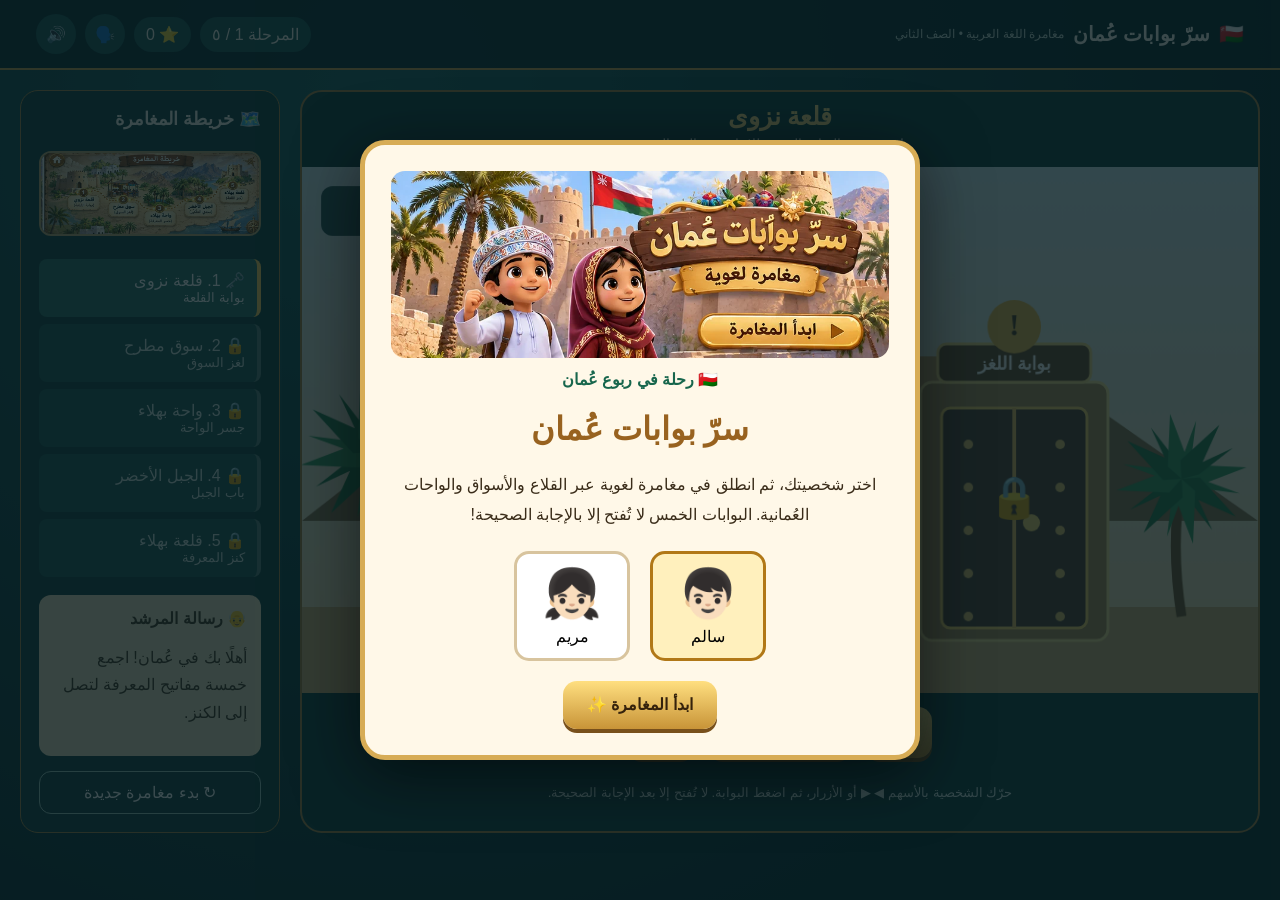
==== index.html @ a94373dc "Add game homepage for GitHub Pages" ====
<!doctype html>
<html lang="ar" dir="rtl">
<head>
<meta charset="utf-8">
<meta name="viewport" content="width=device-width,initial-scale=1">
<meta http-equiv="refresh" content="0;url=./oman-gates-game-enhanced/">
<title>سرّ بوابات عُمان</title>
</head>
<body><p><a href="./oman-gates-game-enhanced/">ابدأ مغامرة سرّ بوابات عُمان</a></p></body>
</html>
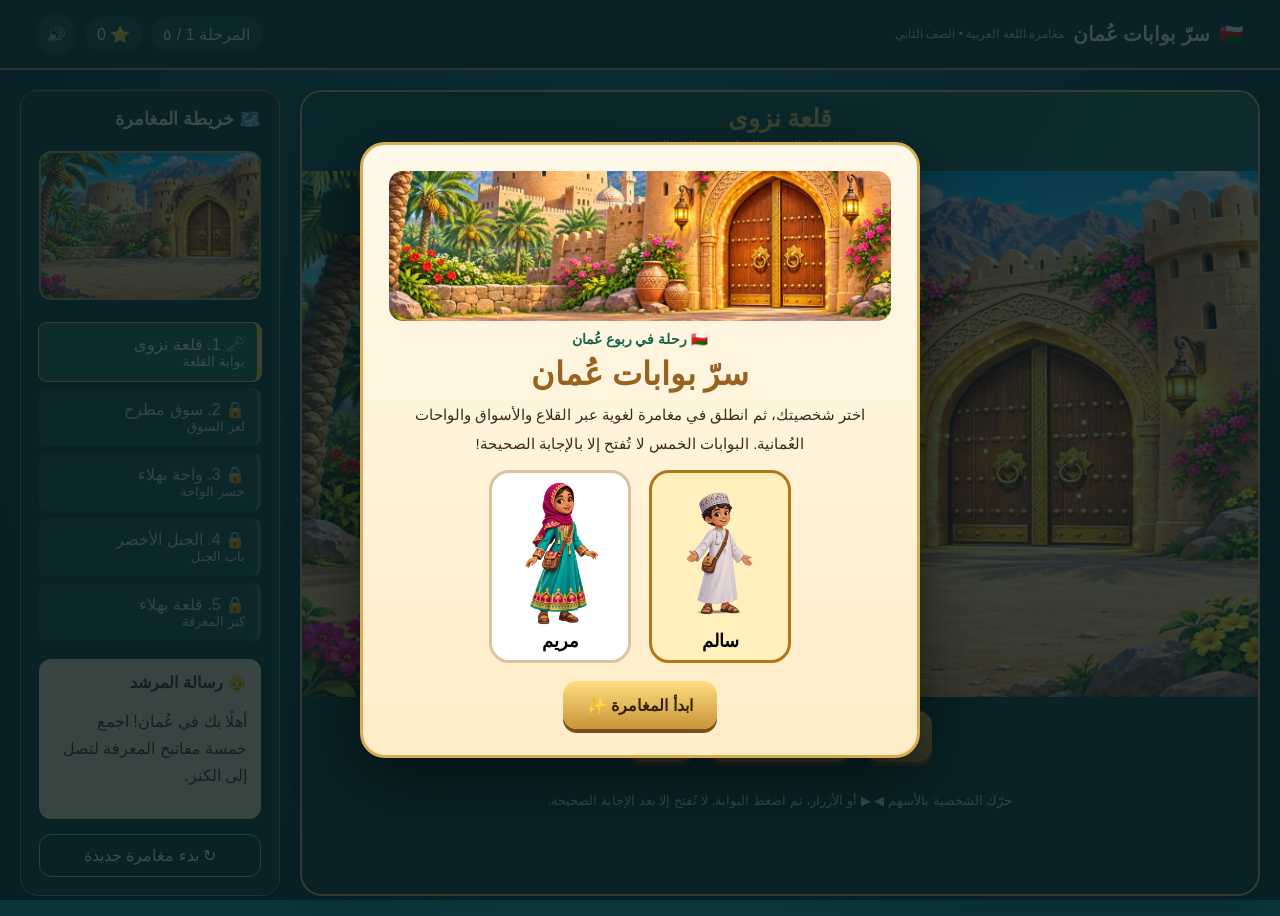
==== commit 9a380461: "Add cartoon Omani characters, illustrated worlds, corrected Arabic and applause" ====
--- a/index.html
+++ b/index.html
@@ -1,10 +1,53 @@
-<!doctype html>
-<html lang="ar" dir="rtl">
-<head>
-<meta charset="utf-8">
-<meta name="viewport" content="width=device-width,initial-scale=1">
-<meta http-equiv="refresh" content="0;url=./oman-gates-game-enhanced/">
-<title>سرّ بوابات عُمان</title>
-</head>
-<body><p><a href="./oman-gates-game-enhanced/">ابدأ مغامرة سرّ بوابات عُمان</a></p></body>
-</html>
+<!doctype html><html lang="ar" dir="rtl"><head><meta charset="utf-8"><meta name="viewport" content="width=device-width,initial-scale=1"><meta name="theme-color" content="#123e3c"><title>سر بوابات عُمان | الصف الثاني</title><style>:root{font-family:Tahoma,Arial,sans-serif;color:#f8f4e9;background:#092a2d}*{box-sizing:border-box}body{margin:0;background:radial-gradient(circle at 30% 10%,#1d6261,#092a2d 75%);min-height:100vh}button{font:inherit;cursor:pointer;touch-action:manipulation}button:focus-visible{outline:3px solid #f4c64c;outline-offset:3px}header{display:flex;justify-content:space-between;align-items:center;gap:12px;padding:14px clamp(12px,3vw,36px);background:#092527d9;border-bottom:2px solid #c99b46}.brand{display:flex;gap:9px;align-items:center;font-size:1.25rem}.brand small{display:block;font-size:.75rem;color:#c7d9d2}.stats{display:flex;align-items:center;gap:9px;flex-wrap:wrap}.stats span{background:#1b5551;padding:8px 12px;border-radius:20px}.stats button{background:#1b5551;color:white;border:0;border-radius:50%;width:40px;height:40px}main{display:grid;grid-template-columns:minmax(0,1fr) 260px;gap:20px;max-width:1400px;margin:auto;padding:20px}.game-wrap{background:#123e3c;border:2px solid #a88240;border-radius:22px;overflow:hidden;text-align:center}.scene-title{padding:10px}.scene-title h1{margin:0;color:#ffdc80;font-size:1.55rem}.scene-title p{margin:5px;font-size:.9rem}canvas{display:block;width:100%;height:auto;aspect-ratio:1000/550;background:#c5e9ec;cursor:pointer}.controls{display:flex;justify-content:center;gap:15px;padding:14px}.controls button,.primary{border:0;background:linear-gradient(#ffdf80,#c89438);color:#35220c;font-weight:bold;border-radius:14px;padding:12px 24px;box-shadow:0 4px #78501b;min-height:48px}.controls button:first-child,.controls button:last-child{font-size:1.4rem;min-width:66px}.hint{font-size:.83rem;color:#d4e4df;padding:0 10px 10px}.sidebar{background:#123e3c;border:1px solid #a88240;border-radius:18px;padding:18px;align-self:start}.sidebar h2{margin-top:0;font-size:1.1rem}.map-item{padding:12px;border-right:4px solid #577c75;margin:7px 0;background:#1d5550;border-radius:8px;color:#d2e1dc}.map-item.current{border-color:#ffce59;background:#2a6c62;color:#fff}.map-item.done{border-color:#7fd6a1}.guide{background:#eee1bc;color:#44321e;padding:14px;border-radius:12px;margin-top:18px}.guide p{line-height:1.7}.secondary{width:100%;margin-top:15px;background:transparent;color:white;border:1px solid #9ec5bb;border-radius:12px;padding:11px}.overlay{position:fixed;inset:0;background:#071b20c9;display:flex;align-items:center;justify-content:center;padding:16px;z-index:10}.hidden{display:none!important}.modal{background:#fff8e8;color:#3a2c19;border:5px solid #d7ac55;border-radius:25px;width:min(560px,100%);padding:26px;text-align:center;box-shadow:0 15px 65px #0008}.modal-top{display:flex;justify-content:space-between;color:#84602c;font-weight:bold}.modal-top button{border:0;background:transparent;font-size:1.4rem}.modal h2{font-size:clamp(1.4rem,4vw,2.2rem)}.answers{display:grid;gap:12px;margin:20px auto}.answers button{background:#fff;border:2px solid #b99c62;border-radius:14px;padding:16px;font-weight:bold;font-size:1.3rem;min-height:55px}.answers button:hover{background:#fff0c4}.answers button.correct{background:#b8ebbf;border-color:#2e8c4e}.answers button.wrong{background:#f8d2c9;border-color:#c74b40}#feedback{font-weight:bold;min-height:28px;margin:12px}.welcome h1{color:#98621f}.welcome p{line-height:1.9}.badge{color:#17664c;font-weight:bold}.avatars{display:flex;justify-content:center;gap:20px;margin:20px}.avatar{display:grid;gap:5px;background:#fff;border:3px solid #d8c49e;border-radius:15px;padding:12px 25px;font-size:3rem}.avatar span{font-size:1rem}.avatar.selected{border-color:#b17817;background:#fff0bd}@media(max-width:850px){main{grid-template-columns:1fr}.sidebar{order:2}.brand{font-size:1rem}header{flex-wrap:wrap}.stats span{font-size:.8rem}.modal{padding:17px}.controls{gap:7px}.controls button{padding:10px 12px}}
+
+.hero-art{display:block;width:100%;max-height:245px;object-fit:cover;border-radius:14px;margin-bottom:12px}.map-art{width:100%;border-radius:12px;margin:6px 0 12px;border:2px solid #bca16b}.modal.welcome{max-height:90vh;overflow:auto}.gate-sparkle{animation:gateGlow 1s ease-in-out infinite alternate}@keyframes gateGlow{from{filter:brightness(1)}to{filter:brightness(1.4)}}@media(max-width:600px){.hero-art{max-height:155px}.map-art{max-height:110px;object-fit:cover}}
+
+body{background:radial-gradient(ellipse at top,#237f79,#0b353b 80%)}header{background:#103e43}.game-wrap{box-shadow:0 12px 40px #001b2566;border:2px solid #e0b869}.scene-title{background:linear-gradient(120deg,#17565a,#286b62);padding:12px}.modal{border-width:3px}.avatar{font-size:1rem;padding:8px 18px;border-radius:20px;min-width:130px;transition:transform .2s}.avatar:hover{transform:translateY(-5px)}.avatar img{height:145px;width:100px;object-fit:contain}.avatars{margin:12px;gap:18px}.avatar span{font-size:1.1rem;font-weight:bold}.welcome{background:linear-gradient(#fff9eb,#ffedc8)}.welcome .hero-art{height:150px;object-fit:cover;object-position:center 55%;margin-bottom:10px}.welcome h1{margin:8px}.welcome p{margin:7px;font-size:.95rem}.primary{margin-top:6px}.map-item.current{box-shadow:0 0 0 1px #f6ce78}.controls button:active{transform:translateY(3px);box-shadow:none}#feedback{line-height:1.8}.hint{line-height:1.8}.badge{font-size:.85rem}@media(max-width:600px){.avatar img{height:110px;width:80px}.avatar{min-width:105px;padding:7px 12px}.welcome .hero-art{height:100px}.brand{flex-wrap:wrap}.brand small{width:100%}.sidebar{padding:12px}.map-item{display:inline-block;width:48%;font-size:.8rem;margin:4px .5%;padding:9px}.guide{margin-top:10px}.scene-title p{font-size:.8rem}main{padding:10px;gap:12px}.controls button{font-size:.9rem}.modal{padding:16px}.welcome p{font-size:.85rem}}@media(prefers-reduced-motion:reduce){*{animation:none!important;transition:none!important}}
+</style></head><body>
+<header><div class="brand">🇴🇲 <strong>سرّ بوابات عُمان</strong><small>مغامرة اللغة العربية • الصف الثاني</small></div><div class="stats"><span id="level">المرحلة ١ / ٥</span><span id="stars">⭐ ٠</span><button id="sound" aria-label="تشغيل أو إيقاف الصوت">🔊</button></div></header>
+<main><section class="game-wrap"><div class="scene-title"><h1 id="place">قلعة نزوى</h1><p id="mission">اقترب من البوابة الذهبية للإجابة عن السؤال</p></div><canvas id="world" width="1000" height="550" aria-label="مشهد لعبة عُمانية مع بوابة واضحة وشخصية قابلة للتحريك"></canvas><div class="controls"><button id="right" aria-label="تحرّك يمينًا">▶</button><button id="interact">🚪 افتح البوابة</button><button id="left" aria-label="تحرّك يسارًا">◀</button></div><p class="hint">حرّك الشخصية بالأسهم ◀ ▶ أو الأزرار، ثم اضغط البوابة. لا تُفتح إلا بعد الإجابة الصحيحة.</p></section><aside class="sidebar"><h2>🗺️ خريطة المغامرة</h2><img class="map-art" data-art="castle" alt="مشهد كرتوني من المغامرة"><div id="map"></div><div class="guide"><strong>👴 رسالة المرشد</strong><p id="guide">أهلًا بك في عُمان! اجمع خمسة مفاتيح المعرفة لتصل إلى الكنز.</p></div><button id="restart" class="secondary">↻ بدء مغامرة جديدة</button></aside></main>
+<div id="overlay" class="overlay hidden" role="dialog" aria-modal="true" aria-labelledby="questionTitle"><div class="modal"><div class="modal-top"><span>🔐 لغز البوابة</span><button id="close" aria-label="إغلاق">✕</button></div><h2 id="questionTitle"></h2><p id="instruction"></p><div id="answers" class="answers"></div><div id="feedback" role="status" aria-live="polite"></div><button id="next" class="primary hidden">تابع المغامرة ←</button></div></div>
+<div id="welcome" class="overlay"><div class="modal welcome"><img class="hero-art" data-art="castle" alt="قلعة عُمانية كرتونية وبوابة ذهبية"><div class="badge">🇴🇲 رحلة في ربوع عُمان</div><h1>سرّ بوابات عُمان</h1><p>اختر شخصيتك، ثم انطلق في مغامرة لغوية عبر القلاع والأسواق والواحات العُمانية. البوابات الخمس لا تُفتح إلا بالإجابة الصحيحة!</p><div class="avatars"><button class="avatar selected" data-avatar="boy"><img data-art="boy" alt="سالم بزيّه العُماني"><span>سالم</span></button><button class="avatar" data-avatar="girl"><img data-art="girl" alt="مريم بزيّها العُماني"><span>مريم</span></button></div><button id="start" class="primary">ابدأ المغامرة ✨</button></div></div>
+<script>const ART={"castle": "[data-uri]", "boy": "[data-uri]", "girl": "[data-uri]", "market": "[data-uri]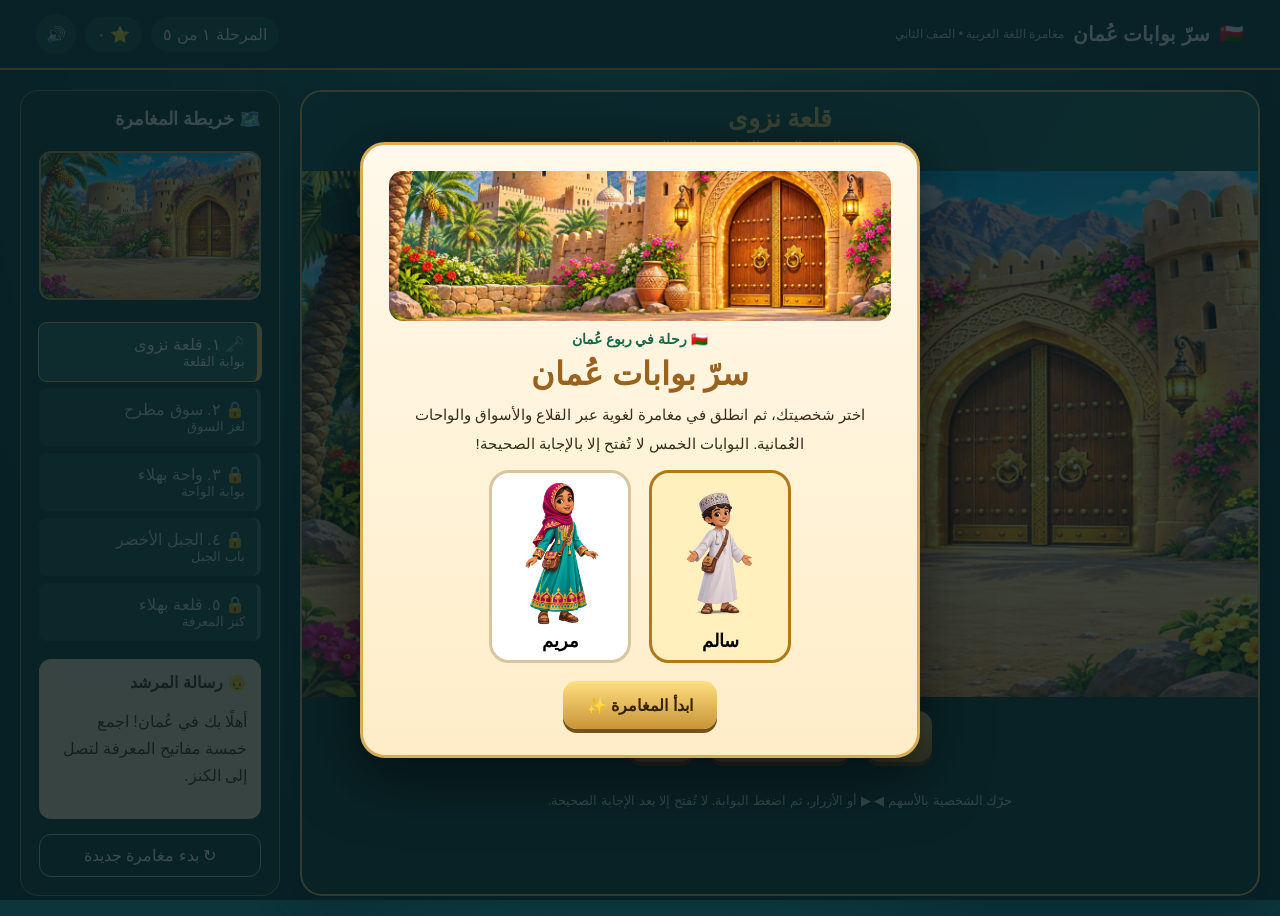
==== commit d313d247: "Clarify Arabic progress numbers and oasis instruction" ====
--- a/index.html
+++ b/index.html
@@ -4,7 +4,7 @@
 
 body{background:radial-gradient(ellipse at top,#237f79,#0b353b 80%)}header{background:#103e43}.game-wrap{box-shadow:0 12px 40px #001b2566;border:2px solid #e0b869}.scene-title{background:linear-gradient(120deg,#17565a,#286b62);padding:12px}.modal{border-width:3px}.avatar{font-size:1rem;padding:8px 18px;border-radius:20px;min-width:130px;transition:transform .2s}.avatar:hover{transform:translateY(-5px)}.avatar img{height:145px;width:100px;object-fit:contain}.avatars{margin:12px;gap:18px}.avatar span{font-size:1.1rem;font-weight:bold}.welcome{background:linear-gradient(#fff9eb,#ffedc8)}.welcome .hero-art{height:150px;object-fit:cover;object-position:center 55%;margin-bottom:10px}.welcome h1{margin:8px}.welcome p{margin:7px;font-size:.95rem}.primary{margin-top:6px}.map-item.current{box-shadow:0 0 0 1px #f6ce78}.controls button:active{transform:translateY(3px);box-shadow:none}#feedback{line-height:1.8}.hint{line-height:1.8}.badge{font-size:.85rem}@media(max-width:600px){.avatar img{height:110px;width:80px}.avatar{min-width:105px;padding:7px 12px}.welcome .hero-art{height:100px}.brand{flex-wrap:wrap}.brand small{width:100%}.sidebar{padding:12px}.map-item{display:inline-block;width:48%;font-size:.8rem;margin:4px .5%;padding:9px}.guide{margin-top:10px}.scene-title p{font-size:.8rem}main{padding:10px;gap:12px}.controls button{font-size:.9rem}.modal{padding:16px}.welcome p{font-size:.85rem}}@media(prefers-reduced-motion:reduce){*{animation:none!important;transition:none!important}}
 </style></head><body>
-<header><div class="brand">🇴🇲 <strong>سرّ بوابات عُمان</strong><small>مغامرة اللغة العربية • الصف الثاني</small></div><div class="stats"><span id="level">المرحلة ١ / ٥</span><span id="stars">⭐ ٠</span><button id="sound" aria-label="تشغيل أو إيقاف الصوت">🔊</button></div></header>
+<header><div class="brand">🇴🇲 <strong>سرّ بوابات عُمان</strong><small>مغامرة اللغة العربية • الصف الثاني</small></div><div class="stats"><span id="level">المرحلة ١ من ٥</span><span id="stars">⭐ ٠</span><button id="sound" aria-label="تشغيل أو إيقاف الصوت">🔊</button></div></header>
 <main><section class="game-wrap"><div class="scene-title"><h1 id="place">قلعة نزوى</h1><p id="mission">اقترب من البوابة الذهبية للإجابة عن السؤال</p></div><canvas id="world" width="1000" height="550" aria-label="مشهد لعبة عُمانية مع بوابة واضحة وشخصية قابلة للتحريك"></canvas><div class="controls"><button id="right" aria-label="تحرّك يمينًا">▶</button><button id="interact">🚪 افتح البوابة</button><button id="left" aria-label="تحرّك يسارًا">◀</button></div><p class="hint">حرّك الشخصية بالأسهم ◀ ▶ أو الأزرار، ثم اضغط البوابة. لا تُفتح إلا بعد الإجابة الصحيحة.</p></section><aside class="sidebar"><h2>🗺️ خريطة المغامرة</h2><img class="map-art" data-art="castle" alt="مشهد كرتوني من المغامرة"><div id="map"></div><div class="guide"><strong>👴 رسالة المرشد</strong><p id="guide">أهلًا بك في عُمان! اجمع خمسة مفاتيح المعرفة لتصل إلى الكنز.</p></div><button id="restart" class="secondary">↻ بدء مغامرة جديدة</button></aside></main>
 <div id="overlay" class="overlay hidden" role="dialog" aria-modal="true" aria-labelledby="questionTitle"><div class="modal"><div class="modal-top"><span>🔐 لغز البوابة</span><button id="close" aria-label="إغلاق">✕</button></div><h2 id="questionTitle"></h2><p id="instruction"></p><div id="answers" class="answers"></div><div id="feedback" role="status" aria-live="polite"></div><button id="next" class="primary hidden">تابع المغامرة ←</button></div></div>
 <div id="welcome" class="overlay"><div class="modal welcome"><img class="hero-art" data-art="castle" alt="قلعة عُمانية كرتونية وبوابة ذهبية"><div class="badge">🇴🇲 رحلة في ربوع عُمان</div><h1>سرّ بوابات عُمان</h1><p>اختر شخصيتك، ثم انطلق في مغامرة لغوية عبر القلاع والأسواق والواحات العُمانية. البوابات الخمس لا تُفتح إلا بالإجابة الصحيحة!</p><div class="avatars"><button class="avatar selected" data-avatar="boy"><img data-art="boy" alt="سالم بزيّه العُماني"><span>سالم</span></button><button class="avatar" data-avatar="girl"><img data-art="girl" alt="مريم بزيّها العُماني"><span>مريم</span></button></div><button id="start" class="primary">ابدأ المغامرة ✨</button></div></div>
@@ -13,7 +13,7 @@
 const stages=[
  {place:'قلعة نزوى',detail:'بوابة القلعة',q:'النخلةُ ........',instruction:'اختر الكلمة المناسبة لإكمال الجملة.',options:['عالٍ','عاليةٌ','عاليًا'],answer:1,tip:'النخلةُ مؤنثة، فنقول: النخلةُ عاليةٌ.',palette:['#d6eaf0','#d6b075','#8c704b']},
  {place:'سوق مطرح',detail:'لغز السوق',q:'العلمُ ........',instruction:'اختر الكلمة المناسبة لإكمال الجملة.',options:['نافعةٌ','نافعٌ','نافعًا'],answer:1,tip:'العلمُ مذكّر، فنقول: العلمُ نافعٌ.',palette:['#bfe9ef','#e6bf83','#ac714c']},
- {place:'واحة بهلاء',detail:'جسر الواحة',q:'السماءُ ........',instruction:'اختر الخبر المناسب.',options:['صافيةٌ','صافيٌ','صافيةً'],answer:0,tip:'السماء مؤنث، فنختار صافيةٌ.',palette:['#c9f1ef','#d6ba81','#846f47']},
+ {place:'واحة بهلاء',detail:'بوابة الواحة',q:'السماءُ ........',instruction:'اختر الخبر المناسب.',options:['صافيةٌ','صافيٌ','صافيةً'],answer:0,tip:'السماء مؤنث، فنختار صافيةٌ.',palette:['#c9f1ef','#d6ba81','#846f47']},
  {place:'الجبل الأخضر',detail:'باب الجبل',q:'الزهورُ ........',instruction:'أكمل الجملة الاسمية.',options:['جميلٌ','جميلةٌ','جميلًا'],answer:1,tip:'نقول: الزهورُ جميلةٌ.',palette:['#c6e5e9','#a9b29c','#667e68']},
  {place:'قلعة بهلاء',detail:'كنز المعرفة',q:'أيُّ جملةٍ اسميةٍ صحيحة؟',instruction:'اختر الجملة الصحيحة لفتح باب الكنز.',options:['الكتابُ مفيدٌ','الكتابَ مفيدٌ','الكتابُ مفيدًا'],answer:0,tip:'المبتدأ والخبر مرفوعان: الكتابُ مفيدٌ.',palette:['#d7e5ed','#e2c58c','#94764d']}
 ];
@@ -32,7 +32,7 @@
 function character(){const im=art[avatar];if(!im||!im.complete||!im.naturalWidth)return;const h=235,w=h*im.naturalWidth/im.naturalHeight;const bob=active&&keys.size?Math.sin(performance.now()/85)*4:0;ctx.save();ctx.shadowColor='#0004';ctx.shadowBlur=12;ctx.drawImage(im,x-w/2,510-h+bob,w,h);ctx.restore()}
 function render(){const bg=art[['castle','market','oasis','mountain','castle'][level]]||art.castle;ctx.clearRect(0,0,1000,550);if(bg&&bg.complete&&bg.naturalWidth)ctx.drawImage(bg,0,0,1000,550);else{ctx.fillStyle='#c9e8e0';ctx.fillRect(0,0,1000,550)}
 const t=performance.now()/700;ctx.save();ctx.shadowColor='#ffe277';ctx.shadowBlur=20;for(let i=0;i<9;i++){const px=745+Math.sin(t+i*2.4)*74,py=220+Math.cos(t*.7+i)*120;ellipse(px,py,2.5,2.5,'#fff5b7')}ctx.restore();character();
-rr(20,18,220,48,16,'#123f3ce8');text('المفاتيح: '+score+' / ٥',130,49,22,'#ffe69b');
+rr(20,18,220,48,16,'#123f3ce8');text('المفاتيح: '+score.toLocaleString('ar-OM')+' من ٥',130,49,22,'#ffe69b');
 if(Math.abs(x-745)<145&&!solved){rr(635,115,240,44,14,'#fff8e8');text('افتح البوابة لتكتشف اللغز',755,144,18,'#593b20')}
 if(solved){rr(615,115,280,52,14,'#14634f');text('أحسنت! حصلت على المفتاح',755,149,21,'#fff1a9')}
 }
@@ -42,7 +42,7 @@
 function playSound(kind){if(!sound||!['success','win'].includes(kind))return;try{audioContext=audioContext||new(window.AudioContext||window.webkitAudioContext)();audioContext.resume();const ac=audioContext,now=ac.currentTime,duration=kind==='win'?3.5:2;for(let person=0;person<7;person++){for(let t=.04+Math.random()*.15;t<duration;t+=.24+Math.random()*.13){const length=Math.floor(ac.sampleRate*.11),buf=ac.createBuffer(1,length,ac.sampleRate),out=buf.getChannelData(0);let prev=0;for(let j=0;j<length;j++){const n=Math.random()*2-1;out[j]=(n-prev*.6)*Math.exp(-j/(length*.15));prev=n}const src=ac.createBufferSource(),filter=ac.createBiquadFilter(),gain=ac.createGain();src.buffer=buf;filter.type='bandpass';filter.frequency.value=1100+Math.random()*1600;filter.Q.value=.65;gain.gain.value=.21*(1-t/(duration+1));src.connect(filter);filter.connect(gain);gain.connect(ac.destination);src.start(now+t)}}}catch(e){}}
 function speak(message){}
 function beep(success){playSound(success?'success':'wrong')}
-function ui(){$('level').textContent=`المرحلة ${level+1} / ٥`;$('stars').textContent=`⭐ ${score}`;$('place').textContent=stages[level].place;$('mission').textContent=solved?'أحسنت! البوابة مفتوحة. تابع رحلتك.':'اقترب من البوابة الذهبية للإجابة عن السؤال';$('map').innerHTML=stages.map((s,i)=>`<div class="map-item ${i===level?'current':i<level?'done':''}">${i<level?'✅':i===level?'🗝️':'🔒'} ${i+1}. ${s.place}<small style="display:block">${s.detail}</small></div>`).join('');render()}
+function ui(){$('level').textContent=`المرحلة ${(level+1).toLocaleString('ar-OM')} من ٥`;$('stars').textContent=`⭐ ${score.toLocaleString('ar-OM')}`;$('place').textContent=stages[level].place;$('mission').textContent=solved?'أحسنت! البوابة مفتوحة. تابع رحلتك.':'اقترب من البوابة الذهبية للإجابة عن السؤال';$('map').innerHTML=stages.map((s,i)=>`<div class="map-item ${i===level?'current':i<level?'done':''}">${i<level?'✅':i===level?'🗝️':'🔒'} ${(i+1).toLocaleString('ar-OM')}. ${s.place}<small style="display:block">${s.detail}</small></div>`).join('');render()}
 function openGate(){if(!active)return;if(solved){advance();return}if(Math.abs(x-745)>145){$('guide').textContent='اقترب أكثر من البوابة الذهبية باستخدام الأسهم، ثم اضغط «افتح البوابة».';return}const st=stages[level];$('overlay').classList.remove('hidden');$('questionTitle').textContent=st.q;$('instruction').textContent=st.instruction;$('feedback').textContent='';$('next').classList.add('hidden');$('answers').innerHTML='';st.options.forEach((option,i)=>{const b=document.createElement('button');b.textContent=option;b.addEventListener('click',()=>answer(i,b));$('answers').appendChild(b)})}
 function answer(i,b){if(solved)return;const st=stages[level];if(i===st.answer){solved=true;score++;beep(true);speak('أحسنت! إجابة صحيحة! فتحت البوابة!');b.classList.add('correct');$('feedback').textContent='🎉 إجابة صحيحة! حصلت على المفتاح وفُتحت البوابة.';[...$('answers').children].forEach(el=>el.disabled=true);$('next').textContent=level===stages.length-1?'اكتشف الكنز 🏆':'تابع المغامرة ←';$('next').classList.remove('hidden');$('guide').textContent='رائع! اجتزت هذا اللغز بنجاح.';ui()}else{beep(false);speak('حاول مرة أخرى، أنت تستطيع!');b.classList.add('wrong');b.disabled=true;$('feedback').textContent='حاول مرة أخرى! 💡 '+st.tip}}
 function advance(){playSound(level===stages.length-1?'win':'gate');if(level===stages.length-1)speak('ممتاز! لقد أكملت مغامرة بوابات عُمان!');$('overlay').classList.add('hidden');if(level===stages.length-1){active=false;cancelAnimationFrame(raf);$('welcome').classList.remove('hidden');$('welcome').querySelector('h1').textContent='🏆 أحسنت! اكتشفت كنز عُمان';$('welcome').querySelector('p').textContent='لقد فتحت البوابات الخمس وأكملت مغامرة اللغة العربية بنجاح. مجموع مفاتيحك: ٥ من ٥.';$('start').textContent='العب مرة أخرى';return}level++;solved=false;x=115;$('guide').textContent='مغامرة جديدة! تقدّم إلى البوابة وأجب عن لغزها.';ui()}
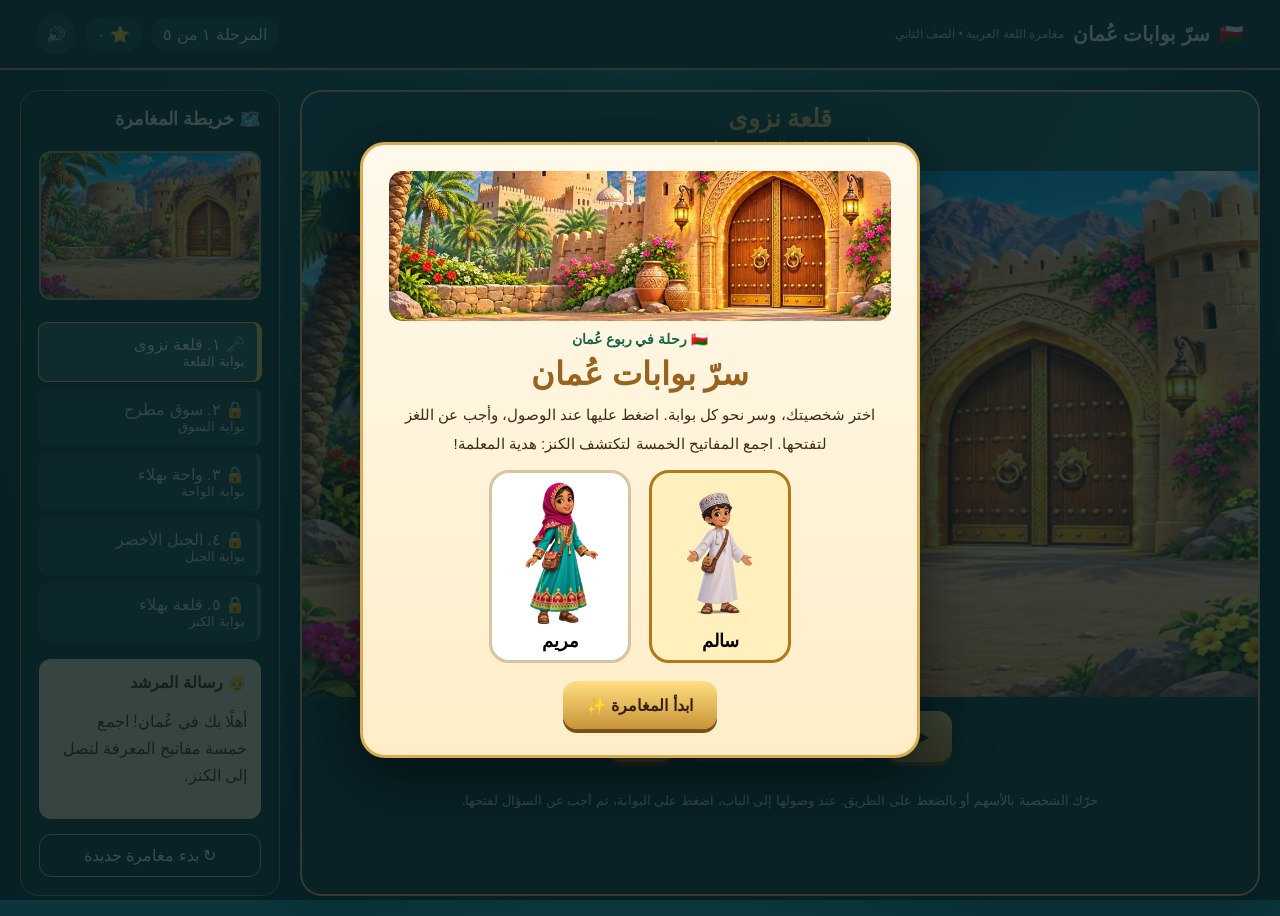
==== commit 86c13db0: "Require arrival at each gate, animate opening and award teacher treasure" ====
--- a/index.html
+++ b/index.html
@@ -3,51 +3,52 @@
 .hero-art{display:block;width:100%;max-height:245px;object-fit:cover;border-radius:14px;margin-bottom:12px}.map-art{width:100%;border-radius:12px;margin:6px 0 12px;border:2px solid #bca16b}.modal.welcome{max-height:90vh;overflow:auto}.gate-sparkle{animation:gateGlow 1s ease-in-out infinite alternate}@keyframes gateGlow{from{filter:brightness(1)}to{filter:brightness(1.4)}}@media(max-width:600px){.hero-art{max-height:155px}.map-art{max-height:110px;object-fit:cover}}
 
 body{background:radial-gradient(ellipse at top,#237f79,#0b353b 80%)}header{background:#103e43}.game-wrap{box-shadow:0 12px 40px #001b2566;border:2px solid #e0b869}.scene-title{background:linear-gradient(120deg,#17565a,#286b62);padding:12px}.modal{border-width:3px}.avatar{font-size:1rem;padding:8px 18px;border-radius:20px;min-width:130px;transition:transform .2s}.avatar:hover{transform:translateY(-5px)}.avatar img{height:145px;width:100px;object-fit:contain}.avatars{margin:12px;gap:18px}.avatar span{font-size:1.1rem;font-weight:bold}.welcome{background:linear-gradient(#fff9eb,#ffedc8)}.welcome .hero-art{height:150px;object-fit:cover;object-position:center 55%;margin-bottom:10px}.welcome h1{margin:8px}.welcome p{margin:7px;font-size:.95rem}.primary{margin-top:6px}.map-item.current{box-shadow:0 0 0 1px #f6ce78}.controls button:active{transform:translateY(3px);box-shadow:none}#feedback{line-height:1.8}.hint{line-height:1.8}.badge{font-size:.85rem}@media(max-width:600px){.avatar img{height:110px;width:80px}.avatar{min-width:105px;padding:7px 12px}.welcome .hero-art{height:100px}.brand{flex-wrap:wrap}.brand small{width:100%}.sidebar{padding:12px}.map-item{display:inline-block;width:48%;font-size:.8rem;margin:4px .5%;padding:9px}.guide{margin-top:10px}.scene-title p{font-size:.8rem}main{padding:10px;gap:12px}.controls button{font-size:.9rem}.modal{padding:16px}.welcome p{font-size:.85rem}}@media(prefers-reduced-motion:reduce){*{animation:none!important;transition:none!important}}
+
+.controls button:disabled{background:#446967;color:#d4e4df;box-shadow:none;cursor:default;opacity:.8}.reward-card{max-height:92vh;overflow:auto;background:radial-gradient(circle at 50% 30%,#fff7bd,#fff8e8 70%)}.treasure-art{display:block;width:min(320px,75%);max-height:285px;object-fit:contain;margin:0 auto;animation:treasureFloat 2s ease-in-out infinite alternate}.reward-card h1{margin:8px;color:#946018}.reward-card h2{color:#136451;font-size:2rem;margin:10px}.reward-card p{line-height:1.9}.reward-card .badge{margin:5px}.gift-stars{font-size:1.8rem;color:#d2981d;letter-spacing:8px}@keyframes treasureFloat{to{transform:translateY(-8px)}}@media(max-width:600px){.treasure-art{max-height:220px}.reward-card h2{font-size:1.6rem}.controls button:disabled{font-size:.85rem}.hint{font-size:.8rem}}
 </style></head><body>
 <header><div class="brand">🇴🇲 <strong>سرّ بوابات عُمان</strong><small>مغامرة اللغة العربية • الصف الثاني</small></div><div class="stats"><span id="level">المرحلة ١ من ٥</span><span id="stars">⭐ ٠</span><button id="sound" aria-label="تشغيل أو إيقاف الصوت">🔊</button></div></header>
-<main><section class="game-wrap"><div class="scene-title"><h1 id="place">قلعة نزوى</h1><p id="mission">اقترب من البوابة الذهبية للإجابة عن السؤال</p></div><canvas id="world" width="1000" height="550" aria-label="مشهد لعبة عُمانية مع بوابة واضحة وشخصية قابلة للتحريك"></canvas><div class="controls"><button id="right" aria-label="تحرّك يمينًا">▶</button><button id="interact">🚪 افتح البوابة</button><button id="left" aria-label="تحرّك يسارًا">◀</button></div><p class="hint">حرّك الشخصية بالأسهم ◀ ▶ أو الأزرار، ثم اضغط البوابة. لا تُفتح إلا بعد الإجابة الصحيحة.</p></section><aside class="sidebar"><h2>🗺️ خريطة المغامرة</h2><img class="map-art" data-art="castle" alt="مشهد كرتوني من المغامرة"><div id="map"></div><div class="guide"><strong>👴 رسالة المرشد</strong><p id="guide">أهلًا بك في عُمان! اجمع خمسة مفاتيح المعرفة لتصل إلى الكنز.</p></div><button id="restart" class="secondary">↻ بدء مغامرة جديدة</button></aside></main>
+<main><section class="game-wrap"><div class="scene-title"><h1 id="place">قلعة نزوى</h1><p id="mission">اقترب من البوابة الذهبية للإجابة عن السؤال</p></div><canvas id="world" width="1000" height="550" aria-label="مشهد لعبة عُمانية مع بوابة واضحة وشخصية قابلة للتحريك"></canvas><div class="controls"><button id="right" aria-label="تحرّك يمينًا">▶</button><button id="interact">🚪 افتح البوابة</button><button id="left" aria-label="تحرّك يسارًا">◀</button></div><p class="hint">حرّك الشخصية بالأسهم أو بالضغط على الطريق. عند وصولها إلى الباب، اضغط على البوابة، ثم أجب عن السؤال لفتحها.</p></section><aside class="sidebar"><h2>🗺️ خريطة المغامرة</h2><img class="map-art" data-art="castle" alt="مشهد كرتوني من المغامرة"><div id="map"></div><div class="guide"><strong>👴 رسالة المرشد</strong><p id="guide">أهلًا بك في عُمان! اجمع خمسة مفاتيح المعرفة لتصل إلى الكنز.</p></div><button id="restart" class="secondary">↻ بدء مغامرة جديدة</button></aside></main>
 <div id="overlay" class="overlay hidden" role="dialog" aria-modal="true" aria-labelledby="questionTitle"><div class="modal"><div class="modal-top"><span>🔐 لغز البوابة</span><button id="close" aria-label="إغلاق">✕</button></div><h2 id="questionTitle"></h2><p id="instruction"></p><div id="answers" class="answers"></div><div id="feedback" role="status" aria-live="polite"></div><button id="next" class="primary hidden">تابع المغامرة ←</button></div></div>
-<div id="welcome" class="overlay"><div class="modal welcome"><img class="hero-art" data-art="castle" alt="قلعة عُمانية كرتونية وبوابة ذهبية"><div class="badge">🇴🇲 رحلة في ربوع عُمان</div><h1>سرّ بوابات عُمان</h1><p>اختر شخصيتك، ثم انطلق في مغامرة لغوية عبر القلاع والأسواق والواحات العُمانية. البوابات الخمس لا تُفتح إلا بالإجابة الصحيحة!</p><div class="avatars"><button class="avatar selected" data-avatar="boy"><img data-art="boy" alt="سالم بزيّه العُماني"><span>سالم</span></button><button class="avatar" data-avatar="girl"><img data-art="girl" alt="مريم بزيّها العُماني"><span>مريم</span></button></div><button id="start" class="primary">ابدأ المغامرة ✨</button></div></div>
-<script>const ART={"castle": "[data-uri]", "boy": "[data-uri]", "girl": "[data-uri]", "market": "[data-uri]